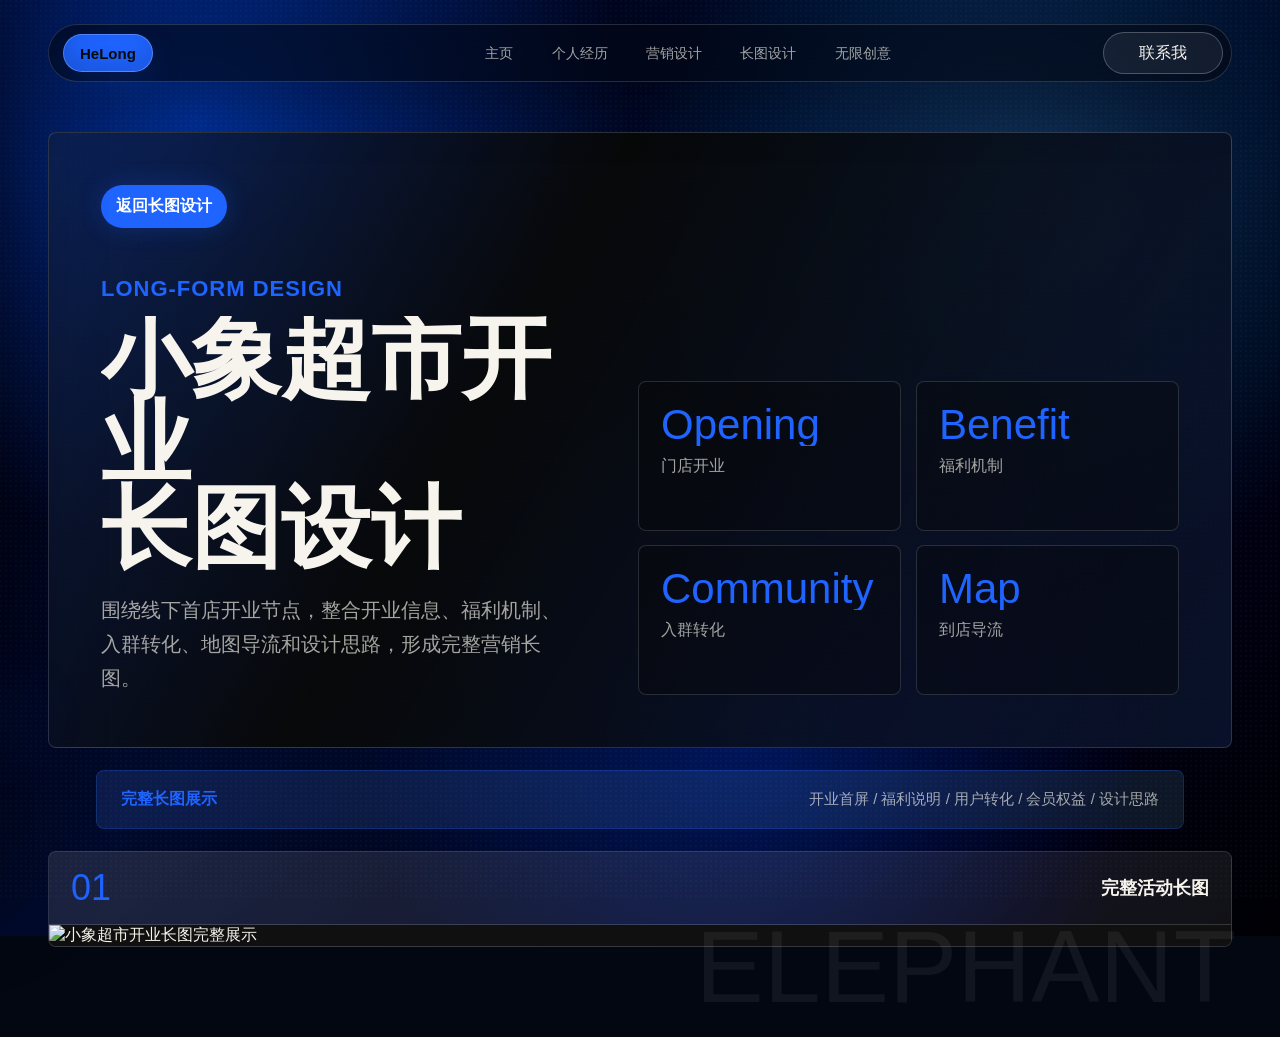
==== elephant-opening.html @ d18281a1 "Initial commit" ====
<!doctype html>
<html lang="zh-CN">
  <head>
    <meta charset="UTF-8" />
    <meta name="viewport" content="width=device-width, initial-scale=1.0" />
    <title>小象超市开业长图｜Lin Helong Portfolio</title>
    <link rel="stylesheet" href="styles.css?v=20260616-scroll-anchor-fix-1" />
  </head>
  <body class="detail-page elephant-case-page">
    <div class="cursor-glow" aria-hidden="true"></div>

    <header class="site-nav" aria-label="主导航">
      <a class="brand" href="index.html#home" aria-label="回到首页">
        <span class="brand-pill">
          <span class="brand-mark" aria-hidden="true">
            <svg viewBox="0 0 64 64" fill="none">
              <path class="dragon-shield" d="M10 16 22 8h28l6 12-7 23-17 13-17-13-5-27Z" />
              <path class="dragon-head" d="M20 36 34 15l17 7-11 3 9 7-15-2 3 12-10-9-7 3Z" />
              <path class="dragon-eye" d="M39 24h8l3 4-10-1-1-3Z" />
              <path class="dragon-flame" d="M13 22 8 33l5 12 4-12-4-11Z" />
            </svg>
          </span>
          <span class="brand-word">HeLong</span>
        </span>
      </a>
      <nav class="nav-links">
        <a class="roll-link" href="index.html#home"><span data-text="主页">主页</span></a>
        <a class="roll-link" href="index.html#experience"><span data-text="个人经历">个人经历</span></a>
        <a class="roll-link" href="index.html#marketing"><span data-text="营销设计">营销设计</span></a>
        <a class="roll-link" href="index.html#longform"><span data-text="长图设计">长图设计</span></a>
        <a class="roll-link" href="index.html#creative"><span data-text="无限创意">无限创意</span></a>
      </nav>
      <button class="contact-button" type="button" data-open-contact>联系我</button>
    </header>

    <main class="detail-main">
      <section class="detail-hero elephant-detail-hero">
        <a class="back-link" href="index.html#longform">返回长图设计</a>
        <p class="section-kicker">Long-form Design</p>
        <h1>小象超市开业<br />长图设计</h1>
        <p>围绕线下首店开业节点，整合开业信息、福利机制、入群转化、地图导流和设计思路，形成完整营销长图。</p>
        <div class="detail-stat-row">
          <span><strong>Opening</strong>门店开业</span>
          <span><strong>Benefit</strong>福利机制</span>
          <span><strong>Community</strong>入群转化</span>
          <span><strong>Map</strong>到店导流</span>
        </div>
      </section>

      <section class="case-brief-strip elephant-brief-strip">
        <p>完整长图展示</p>
        <span>开业首屏 / 福利说明 / 用户转化 / 会员权益 / 设计思路</span>
      </section>

      <section class="nike-page-stack longform-real-page-stack" aria-label="小象超市开业长图完整展示">
        <article class="nike-page-card longform-real-card elephant-long-card">
          <div class="nike-page-label"><span>01</span><strong>完整活动长图</strong></div>
          <img src="assets/longform-real/elephant-opening.png" alt="小象超市开业长图完整展示" loading="lazy" />
        </article>
      </section>
    </main>

    <dialog class="contact-dialog" aria-labelledby="contact-title">
      <button class="close-dialog" type="button" data-close-dialog aria-label="关闭">×</button>
      <p class="section-kicker">Contact</p>
      <h2 id="contact-title">联系合作</h2>
      <p>如果需要品牌视觉、AI 创意、营销设计或长图设计，可以通过下面方式联系我。</p>
      <div class="contact-layout">
        <div class="contact-list">
          <a class="contact-card" href="tel:18878556316" aria-label="拨打电话 18878556316">
            <span class="contact-card-icon" aria-hidden="true">
              <svg viewBox="0 0 24 24" fill="none"><path d="M6.6 3.8 9.4 3l2.1 5-1.6 1.1c.9 1.9 2.3 3.3 4.2 4.2l1.1-1.6 5 2.1-.8 2.8c-.4 1.3-1.7 2.1-3 1.8C10.8 17.3 6.7 13.2 5.6 7.6c-.3-1.3.5-2.6 1-3.8Z" stroke="currentColor" stroke-width="1.8" stroke-linecap="round" stroke-linejoin="round" /></svg>
            </span>
            <span><small>PHONE</small><strong>18878556316</strong></span>
          </a>
          <a class="contact-card" href="mailto:linhelong738@gmail.com" aria-label="发送邮件到 linhelong738@gmail.com">
            <span class="contact-card-icon" aria-hidden="true">
              <svg viewBox="0 0 24 24" fill="none"><path d="M4 6.5h16v11H4v-11Z" stroke="currentColor" stroke-width="1.8" stroke-linejoin="round" /><path d="m4.8 7.2 7.2 5.5 7.2-5.5" stroke="currentColor" stroke-width="1.8" stroke-linecap="round" stroke-linejoin="round" /></svg>
            </span>
            <span><small>EMAIL</small><strong>linhelong738@gmail.com</strong></span>
          </a>
        </div>
        <div class="wechat-card">
          <img src="assets/wechat-qr.jpg" alt="微信二维码" loading="lazy" />
          <span>微信扫码添加</span>
        </div>
      </div>
    </dialog>

    <script src="script.js?v=20260616-scroll-anchor-fix-1"></script>
  </body>
</html>
---- styles.css ----
﻿:root {
  --bg: #030712;
  --panel: rgba(10, 15, 28, 0.72);
  --panel-strong: #071021;
  --text: #f6f4ec;
  --muted: rgba(246, 244, 236, 0.66);
  --line: rgba(246, 244, 236, 0.16);
  --blue: #1f64ff;
  --blue-deep: #123aaf;
  --blue-hot: #3d8cff;
  --lime: var(--blue);
  --amber: #ffb84d;
  --cyan: #74c9ff;
  --radius: 8px;
  --max: 1700px;
}

* {
  box-sizing: border-box;
}

html {
  scroll-behavior: smooth;
  background: var(--bg);
}

body {
  position: relative;
  margin: 0;
  color: var(--text);
  background: var(--bg);
  font-family: "Microsoft YaHei UI", "Microsoft YaHei", sans-serif;
  letter-spacing: 0;
  overflow-x: hidden;
  isolation: isolate;
}

body::before,
body::after {
  content: "";
  position: fixed;
  inset: 0;
  pointer-events: none;
}

body::before {
  z-index: -2;
  background:
    radial-gradient(circle at 18% 16%, rgba(31, 100, 255, 0.46), transparent 31%),
    radial-gradient(circle at 78% 24%, rgba(116, 201, 255, 0.2), transparent 30%),
    radial-gradient(circle at 58% 78%, rgba(18, 58, 175, 0.38), transparent 36%),
    linear-gradient(135deg, #02050d 0%, #07132d 44%, #02040b 100%);
  filter: saturate(1.18) contrast(1.08);
  transform: scale(1.08);
  animation: grainient-drift 18s cubic-bezier(0.45, 0, 0.2, 1) infinite alternate;
}

body::after {
  z-index: -1;
  opacity: 0.14;
  mix-blend-mode: screen;
  background-image:
    linear-gradient(115deg, rgba(255, 255, 255, 0.05) 0 1px, transparent 1px 9px),
    radial-gradient(circle at 20% 20%, rgba(255, 255, 255, 0.16) 0 1px, transparent 1px);
  background-size: 180px 180px, 5px 5px;
}

@keyframes grainient-drift {
  0% {
    transform: scale(1.08) translate3d(-1.5%, -1%, 0) rotate(0.001deg);
  }

  100% {
    transform: scale(1.13) translate3d(1.6%, 1.2%, 0) rotate(0.001deg);
  }
}

.opening-curtain {
  position: fixed;
  inset: 0;
  z-index: 80;
  display: grid;
  place-items: center;
  overflow: hidden;
  color: rgba(246, 244, 236, 0.92);
  background:
    radial-gradient(circle at 28% 24%, rgba(61, 140, 255, 0.62), transparent 34%),
    linear-gradient(130deg, #02040b 0%, #10389f 48%, #02040b 100%);
  pointer-events: none;
}

.opening-curtain span {
  font-size: clamp(46px, 12vw, 190px);
  font-weight: 900;
  line-height: 0.82;
  text-transform: uppercase;
  letter-spacing: 0;
  transform: scaleX(0.72);
  opacity: 0.36;
}

button,
a {
  font: inherit;
}

a {
  color: inherit;
  text-decoration: none;
}

.cursor-glow {
  position: fixed;
  inset: auto auto 0 0;
  width: 180px;
  height: 180px;
  pointer-events: none;
  background: radial-gradient(circle, rgba(31, 100, 255, 0.12), transparent 64%);
  filter: blur(18px);
  transform: translate(-50%, -50%);
  z-index: 20;
  opacity: 0.46;
}

.site-nav {
  position: fixed;
  top: 24px;
  left: 50%;
  z-index: 30;
  width: min(calc(100% - 96px), var(--max));
  height: 58px;
  display: grid;
  grid-template-columns: 210px 1fr 120px;
  align-items: center;
  gap: 18px;
  padding: 7px 8px 7px 14px;
  border: 1px solid rgba(255, 255, 255, 0.15);
  border-radius: 999px;
  background: rgba(3, 7, 18, 0.62);
  backdrop-filter: blur(20px);
  transform: translateX(-50%);
  box-shadow: 0 18px 60px rgba(0, 0, 0, 0.28);
}

.brand,
.nav-links,
.contact-button,
.ghost-button,
.solid-button {
  display: inline-flex;
  align-items: center;
}

.brand {
  font-weight: 900;
}

.brand-pill {
  display: inline-flex;
  align-items: center;
  min-height: 38px;
  padding: 4px 16px;
  border: 1px solid rgba(255, 255, 255, 0.22);
  border-radius: 999px;
  color: #090b08;
  background: var(--lime);
  box-shadow: inset 0 -10px 22px rgba(7, 8, 6, 0.12), 0 12px 34px rgba(31, 100, 255, 0.14);
}

.brand-mark {
  display: none;
  width: 30px;
  height: 30px;
  place-items: center;
  border-radius: 50%;
  background: rgba(7, 8, 6, 0.1);
}

.brand-mark svg {
  width: 23px;
  height: 23px;
  display: block;
}

.brand-word {
  font-size: 15px;
  line-height: 1;
  letter-spacing: 0;
}

.brand-drawer-backdrop {
  position: fixed;
  inset: 0;
  z-index: 70;
  background: rgba(1, 3, 10, 0.48);
  opacity: 0;
  pointer-events: none;
  transition: opacity 0.34s ease;
}

.brand-drawer-backdrop.is-open {
  opacity: 1;
  pointer-events: auto;
}

.brand-drawer {
  position: fixed;
  top: 0;
  left: 0;
  z-index: 80;
  width: min(390px, calc(100vw - 34px));
  height: 100vh;
  padding: 28px;
  color: var(--text);
  background:
    radial-gradient(circle at 0 0, rgba(31, 100, 255, 0.34), transparent 42%),
    linear-gradient(180deg, rgba(6, 18, 46, 0.98), rgba(1, 4, 12, 0.98));
  border-right: 1px solid rgba(116, 201, 255, 0.28);
  box-shadow: 28px 0 80px rgba(0, 0, 0, 0.42);
  transform: translateX(-104%);
  transition: transform 0.48s cubic-bezier(0.16, 1, 0.3, 1);
}

.brand-drawer.is-open {
  transform: translateX(0);
}

.brand-drawer-close {
  position: absolute;
  top: 22px;
  right: 22px;
  display: grid;
  place-items: center;
  width: 34px;
  height: 34px;
  border: 1px solid rgba(246, 244, 236, 0.2);
  border-radius: 999px;
  color: #f8fbff;
  background: rgba(248, 251, 255, 0.06);
  cursor: pointer;
}

.brand-drawer-kicker {
  margin: 54px 0 16px;
  color: var(--blue);
  font-family: Impact, "Arial Black", sans-serif;
  font-size: 18px;
  text-transform: uppercase;
}

.brand-drawer h2 {
  margin: 0;
  font-family: Impact, "Arial Black", sans-serif;
  font-size: clamp(54px, 10vw, 82px);
  line-height: 0.92;
}

.brand-drawer-copy {
  margin: 22px 0 28px;
  color: rgba(246, 244, 236, 0.72);
  font-size: 16px;
  line-height: 1.8;
}

.brand-drawer-links {
  display: grid;
  gap: 10px;
}

.brand-drawer-links a,
.brand-drawer-links button {
  display: flex;
  justify-content: space-between;
  align-items: center;
  min-height: 52px;
  padding: 0 16px;
  border: 1px solid rgba(116, 201, 255, 0.28);
  border-radius: 8px;
  color: #f8fbff;
  background: rgba(248, 251, 255, 0.04);
  cursor: pointer;
}

.brand-drawer-links a:hover,
.brand-drawer-links button:hover {
  border-color: rgba(116, 201, 255, 0.76);
  background: rgba(31, 100, 255, 0.18);
}

.dragon-shield,
.dragon-head {
  fill: #090b08;
}

.dragon-eye,
.dragon-flame {
  fill: #d71920;
}

.nav-links {
  justify-content: center;
  gap: clamp(14px, 3vw, 52px);
  color: var(--muted);
  font-size: 14px;
}

.roll-link {
  height: 24px;
  overflow: hidden;
}

.roll-link span {
  position: relative;
  display: block;
  height: 24px;
  line-height: 24px;
  transition: transform 0.36s cubic-bezier(0.2, 0.9, 0.2, 1);
}

.roll-link span::after {
  content: attr(data-text);
  position: absolute;
  left: 0;
  top: 32px;
  color: var(--lime);
}

.roll-link:hover span {
  transform: translateY(-32px);
}

.contact-button,
.solid-button,
.ghost-button {
  justify-content: center;
  min-height: 42px;
  padding: 0 18px;
  border-radius: 999px;
  cursor: pointer;
  transition:
    color 0.34s cubic-bezier(0.2, 0.9, 0.2, 1),
    background 0.34s cubic-bezier(0.2, 0.9, 0.2, 1),
    border-color 0.34s cubic-bezier(0.2, 0.9, 0.2, 1),
    box-shadow 0.34s cubic-bezier(0.2, 0.9, 0.2, 1),
    transform 0.34s cubic-bezier(0.2, 0.9, 0.2, 1);
}

.contact-button,
.ghost-button {
  border: 1px solid rgba(255, 255, 255, 0.24);
  color: var(--text);
  background: rgba(255, 255, 255, 0.07);
}

.solid-button {
  border: 0;
  color: #f8fbff;
  background: var(--lime);
  font-weight: 800;
  text-shadow: none;
  box-shadow: 0 18px 42px rgba(31, 100, 255, 0.28);
}

.contact-button:hover,
.ghost-button:hover {
  border-color: rgba(61, 140, 255, 0.92);
  color: #f8fbff;
  background: var(--blue);
  box-shadow: 0 16px 44px rgba(31, 100, 255, 0.34);
  transform: translateY(-2px);
}

.solid-button:hover {
  color: var(--blue);
  background: #f8fbff;
  box-shadow: 0 16px 44px rgba(246, 244, 236, 0.22);
  transform: translateY(-2px);
}

.hero {
  position: relative;
  min-height: 100svh;
  overflow: hidden;
  isolation: isolate;
}

.hero-video,
.hero-shade {
  position: absolute;
  inset: 0;
  width: 100%;
  height: 100%;
}

.hero-video {
  object-fit: cover;
  z-index: -3;
  filter: saturate(0.92) contrast(1.04);
}

.hero-shade {
  z-index: -2;
  background:
    linear-gradient(90deg, rgba(0, 0, 0, 0.82) 0%, rgba(0, 0, 0, 0.18) 54%, rgba(0, 0, 0, 0.58) 100%),
    linear-gradient(180deg, rgba(0, 0, 0, 0.4) 0%, transparent 42%, rgba(7, 8, 6, 0.82) 100%);
}

.hero-inner {
  width: min(calc(100% - 96px), var(--max));
  min-height: 100svh;
  margin: 0 auto;
  padding-top: clamp(118px, 18vh, 190px);
  padding-bottom: 280px;
}

.eyebrow,
.section-kicker,
.panel-label {
  margin: 0 0 14px;
  color: var(--blue);
  font-family: Impact, "Arial Black", sans-serif;
  font-size: 13px;
  font-weight: 800;
  letter-spacing: 0.06em;
  text-transform: uppercase;
}

.hero-title {
  max-width: 940px;
  margin: 0;
  color: rgba(246, 244, 236, 0.95);
  font-family: Impact, "Arial Black", sans-serif;
  font-size: clamp(86px, 8.4vw, 168px);
  line-height: 0.96;
  letter-spacing: 0;
  text-shadow: none;
}

.hero-title span {
  color: var(--lime);
}

.hero-copy {
  max-width: 560px;
  margin: 28px 0 0;
  color: rgba(255, 255, 255, 0.88);
  font-size: 22px;
  line-height: 1.55;
  text-shadow: 0 12px 36px rgba(0, 0, 0, 0.9);
}

.hero-actions {
  display: flex;
  gap: 14px;
  margin-top: 34px;
}

.work-reel {
  position: absolute;
  left: 0;
  right: 0;
  bottom: clamp(28px, 5vh, 56px);
  overflow: visible;
  padding: 34px 0 10px;
  --reel-offset: 0px;
}

.reel-track {
  position: relative;
  left: 50%;
  display: flex;
  gap: 24px;
  width: max-content;
  transform: translateX(calc(-50% + var(--reel-offset)));
  transition: transform 0.55s cubic-bezier(0.2, 0.9, 0.2, 1);
  will-change: transform;
}

.reel-card {
  position: relative;
  flex: 0 0 auto;
  width: 178px;
  aspect-ratio: 1 / 1.06;
  border: 1px solid rgba(255, 255, 255, 0.18);
  border-radius: 22px;
  overflow: hidden;
  padding: 0;
  background: #151713;
  cursor: pointer;
  box-shadow: 0 28px 80px rgba(0, 0, 0, 0.34);
  transition:
    transform 0.38s cubic-bezier(0.2, 0.9, 0.2, 1),
    border-color 0.38s ease,
    box-shadow 0.38s ease,
    filter 0.38s ease;
  will-change: transform;
}

.reel-card:hover {
  z-index: 30;
  transform: translateY(-18px) scale(1.16);
  border-color: rgba(31, 100, 255, 0.72);
  box-shadow: 0 34px 100px rgba(0, 0, 0, 0.52), 0 0 0 8px rgba(31, 100, 255, 0.08);
  filter: saturate(1.08);
}

.reel-card img,
.project-card img,
.portrait img,
.portrait video,
.project-detail img {
  width: 100%;
  height: 100%;
  object-fit: cover;
  display: block;
}

.profile-video-shell {
  cursor: pointer;
}

.profile-hover-video {
  background: #f6f4ec;
  pointer-events: none;
}

.reel-card span {
  display: none;
}

.section {
  width: min(calc(100% - 96px), var(--max));
  margin: 0 auto;
  padding: 116px 0 40px;
  scroll-margin-top: 108px;
}

.section-head {
  display: grid;
  grid-template-columns: minmax(0, 1.02fr) minmax(360px, 0.72fr);
  grid-template-areas:
    "kicker copy"
    "title copy";
  column-gap: 72px;
  row-gap: 16px;
  align-items: end;
  margin-bottom: 42px;
}

.section-head .section-kicker {
  grid-area: kicker;
  margin-bottom: 0;
  font-size: clamp(22px, 1.55vw, 30px);
  line-height: 1;
  letter-spacing: 0.045em;
}

.section-head h2 {
  grid-area: title;
  margin: 0;
  font-size: clamp(58px, 5vw, 106px);
  line-height: 0.9;
  font-family: Impact, "Arial Black", sans-serif;
  text-align: left;
}

.section-head p:last-child {
  grid-area: copy;
  justify-self: end;
  max-width: 680px;
  margin: 0;
  color: var(--muted);
  font-size: 18px;
  line-height: 1.7;
}

.experience-grid {
  display: grid;
  grid-template-columns: 1.3fr 0.85fr 0.85fr;
  gap: 18px;
}

.profile-panel,
.info-panel {
  min-height: 430px;
  border: 1px solid var(--line);
  border-radius: var(--radius);
  background: linear-gradient(145deg, rgba(255, 255, 255, 0.08), rgba(255, 255, 255, 0.025));
  box-shadow: 0 28px 80px rgba(0, 0, 0, 0.22);
}

.profile-panel {
  display: grid;
  grid-template-columns: 0.9fr 1fr;
  gap: 24px;
  padding: 18px;
}

.portrait {
  min-height: 394px;
  border-radius: var(--radius);
  overflow: hidden;
}

.profile-panel > div:last-child,
.info-panel {
  padding: 28px;
}

.profile-panel h3,
.info-panel h3 {
  margin: 0 0 18px;
  font-size: 30px;
  line-height: 1.15;
}

.profile-panel h3 span {
  display: block;
  margin-top: 10px;
  color: var(--muted);
  font-family: "Microsoft YaHei UI", "Microsoft YaHei", sans-serif;
  font-size: 16px;
  line-height: 1.45;
}

.profile-panel p,
.info-panel li {
  color: var(--muted);
  line-height: 1.75;
}

.profile-facts {
  display: grid;
  gap: 10px;
  margin: 22px 0 2px;
}

.profile-facts div {
  padding: 13px 14px;
  border: 1px solid rgba(255, 255, 255, 0.14);
  border-radius: var(--radius);
  background: rgba(255, 255, 255, 0.045);
}

.profile-facts small {
  display: block;
  margin-bottom: 6px;
  color: var(--lime);
  font-size: 12px;
  font-weight: 900;
  text-transform: uppercase;
}

.profile-facts strong {
  display: block;
  color: var(--text);
  font-size: 15px;
  line-height: 1.42;
}

.profile-tags {
  display: flex;
  flex-wrap: wrap;
  gap: 10px;
  margin-top: 22px;
}

.profile-tags span {
  padding: 9px 12px;
  border: 1px solid rgba(255, 255, 255, 0.26);
  border-radius: 999px;
  color: var(--text);
  background: rgba(255, 255, 255, 0.035);
  font-size: 13px;
  line-height: 1;
}

.info-panel ul {
  display: grid;
  gap: 18px;
  margin: 26px 0 0;
  padding: 0;
  list-style: none;
}

.info-panel span {
  display: block;
  margin-bottom: 4px;
  color: var(--text);
  font-weight: 800;
}

.experience-grid-v2 {
  grid-template-columns: 1.18fr 0.78fr 0.78fr;
  align-items: stretch;
}

.experience-card {
  position: relative;
  display: flex;
  flex-direction: column;
  overflow: hidden;
}

.experience-grid-v2 .border-glow-card {
  --edge-proximity: 0;
  --cursor-angle: 45deg;
  --edge-sensitivity: 26;
  --color-sensitivity: 48;
  --glow-padding: 34px;
  --cone-spread: 24;
  position: relative;
  isolation: isolate;
  overflow: visible;
  transform: translate3d(0, 0, 0.01px);
}

.experience-grid-v2 .border-glow-card > :not(.border-glow-border):not(.border-glow-fill):not(.edge-light) {
  position: relative;
  z-index: 2;
}

.border-glow-border,
.border-glow-fill,
.edge-light {
  display: block;
  position: absolute;
  inset: 0;
  margin: 0;
  border-radius: inherit;
  color: inherit;
  font-weight: normal;
  pointer-events: none;
  opacity: 0;
  transition: opacity 0.32s ease-out;
}

.border-glow-border {
  z-index: 1;
  padding: 1px;
  background:
    conic-gradient(
      from var(--cursor-angle) at 50% 50%,
      transparent 0deg,
      transparent 42deg,
      rgba(31, 100, 255, 0.92) 72deg,
      rgba(123, 223, 255, 0.78) 104deg,
      transparent 146deg,
      transparent 360deg
    );
  -webkit-mask:
    linear-gradient(#000 0 0) content-box,
    linear-gradient(#000 0 0);
  -webkit-mask-composite: xor;
  mask-composite: exclude;
  opacity: calc((var(--edge-proximity) - var(--color-sensitivity)) / (100 - var(--color-sensitivity)));
}

.border-glow-fill {
  z-index: 0;
  background:
    radial-gradient(circle at var(--glow-x, 50%) var(--glow-y, 50%), rgba(31, 100, 255, 0.2), transparent 32%),
    radial-gradient(circle at 78% 8%, rgba(123, 223, 255, 0.14), transparent 34%),
    radial-gradient(circle at 12% 88%, rgba(31, 100, 255, 0.1), transparent 36%);
  mix-blend-mode: screen;
  opacity: calc(0.5 * (var(--edge-proximity) - var(--color-sensitivity)) / (100 - var(--color-sensitivity)));
}

.edge-light {
  inset: calc(var(--glow-padding) * -1);
  z-index: 1;
  mix-blend-mode: plus-lighter;
  opacity: calc((var(--edge-proximity) - var(--edge-sensitivity)) / (100 - var(--edge-sensitivity)));
  -webkit-mask-image:
    conic-gradient(from var(--cursor-angle) at 50% 50%, #000 3%, transparent 11%, transparent 89%, #000 97%);
  mask-image:
    conic-gradient(from var(--cursor-angle) at 50% 50%, #000 3%, transparent 11%, transparent 89%, #000 97%);
}

.edge-light::before {
  content: "";
  position: absolute;
  inset: var(--glow-padding);
  border-radius: inherit;
  box-shadow:
    0 0 2px rgba(31, 100, 255, 0.72),
    0 0 18px rgba(31, 100, 255, 0.32),
    0 0 42px rgba(123, 223, 255, 0.18);
}

.border-glow-card:not(:hover) .border-glow-border,
.border-glow-card:not(:hover) .border-glow-fill,
.border-glow-card:not(:hover) .edge-light {
  opacity: 0;
  transition-duration: 0.72s;
}

.experience-card p:not(.panel-label) {
  margin: 0;
  color: var(--muted);
  line-height: 1.72;
}

.summary-list {
  display: grid;
  gap: 14px;
  margin-top: 8px;
}

.summary-list div + div {
  padding-top: 14px;
  border-top: 1px dashed rgba(255, 255, 255, 0.24);
}

.summary-list strong,
.summary-list span {
  display: block;
}

.summary-list strong {
  color: var(--text);
  font-size: 17px;
  line-height: 1.32;
}

.summary-list span {
  margin-top: 7px;
  color: var(--muted);
  font-size: 14px;
  line-height: 1.45;
}

.metric-strip {
  display: grid;
  gap: 9px;
  margin: 24px 0 22px;
}

.metric-strip span {
  display: flex;
  align-items: baseline;
  justify-content: space-between;
  gap: 12px;
  padding: 10px 12px;
  border: 1px solid rgba(255, 255, 255, 0.12);
  border-radius: var(--radius);
  color: var(--muted);
  background: rgba(255, 255, 255, 0.045);
}

.metric-strip strong {
  color: var(--blue);
  font-family: Impact, "Arial Black", sans-serif;
  font-weight: 400;
  font-size: 21px;
  line-height: 1;
}

.experience-detail-button {
  align-self: flex-end;
  margin-top: auto;
}

.project-grid {
  position: relative;
  display: flex;
  gap: 24px;
  overflow-x: auto;
  overflow-y: hidden;
  margin: -10px 0 -22px;
  padding: 10px 2px 76px;
  scroll-snap-type: x proximity;
  scrollbar-width: none;
  cursor: grab;
  user-select: none;
  touch-action: pan-y;
  overscroll-behavior-inline: contain;
  scroll-behavior: smooth;
}

.gallery-scroll-shell {
  position: relative;
  isolation: isolate;
}

.gallery-scroll-shell::before,
.gallery-scroll-shell::after {
  display: none;
}

.gallery-scroll-shell::before {
  left: 0;
  background: linear-gradient(90deg, rgba(3, 7, 18, 0.46), transparent);
}

.gallery-scroll-shell::after {
  right: 0;
  background: linear-gradient(270deg, rgba(3, 7, 18, 0.58), transparent);
}

.gallery-control {
  position: absolute;
  left: 0;
  right: 0;
  bottom: 10px;
  z-index: 10;
  display: grid;
  grid-template-columns: minmax(180px, 1fr) auto auto;
  align-items: center;
  gap: 22px;
}

.gallery-nav {
  display: flex;
  gap: 10px;
}

.gallery-button {
  display: grid;
  place-items: center;
  width: 58px;
  height: 46px;
  border: 1px solid rgba(116, 201, 255, 0.36);
  border-radius: 8px;
  color: var(--text);
  background:
    linear-gradient(180deg, rgba(31, 100, 255, 0.22), rgba(3, 7, 18, 0.88)),
    rgba(2, 8, 24, 0.74);
  box-shadow: inset 0 0 0 1px rgba(246, 244, 236, 0.05), 0 10px 28px rgba(0, 0, 0, 0.24);
  cursor: pointer;
  font-size: 22px;
  line-height: 1;
  transition: border-color 0.22s ease, background 0.22s ease, color 0.22s ease, transform 0.22s ease, box-shadow 0.22s ease;
}

.gallery-button:hover {
  border-color: rgba(116, 201, 255, 0.9);
  color: #ffffff;
  background:
    linear-gradient(180deg, rgba(31, 100, 255, 0.98), rgba(18, 58, 175, 0.9)),
    rgba(2, 8, 24, 0.86);
  box-shadow: 0 0 0 1px rgba(116, 201, 255, 0.22), 0 14px 34px rgba(31, 100, 255, 0.22);
  transform: translateY(-3px);
}

.gallery-button:disabled {
  opacity: 0.32;
  cursor: default;
  transform: none;
}

.gallery-progress {
  position: relative;
  height: 4px;
  overflow: hidden;
  border-radius: 999px;
  background: linear-gradient(90deg, rgba(246, 244, 236, 0.08), rgba(246, 244, 236, 0.18), rgba(246, 244, 236, 0.08));
  pointer-events: none;
}

.gallery-progress::before {
  content: "";
  position: absolute;
  inset: -6px 0;
  background-image: repeating-linear-gradient(90deg, rgba(246, 244, 236, 0.28) 0 1px, transparent 1px 24px);
  opacity: 0.18;
}

.gallery-progress span {
  display: block;
  width: var(--gallery-progress-width, 34%);
  height: 100%;
  margin-left: var(--gallery-progress-left, 0%);
  border-radius: inherit;
  background: linear-gradient(90deg, rgba(31, 100, 255, 0.86), rgba(116, 201, 255, 1));
  box-shadow: 0 0 18px rgba(31, 100, 255, 0.36);
  transition: margin-left 0.28s cubic-bezier(0.2, 0.9, 0.2, 1), width 0.28s ease;
}

.gallery-index {
  display: inline-grid;
  grid-template-columns: auto 22px auto;
  align-items: center;
  gap: 8px;
  min-width: 86px;
  color: rgba(246, 244, 236, 0.78);
  font-family: Impact, "Arial Black", sans-serif;
  font-size: 18px;
  line-height: 1;
}

.gallery-index i {
  height: 1px;
  background: rgba(246, 244, 236, 0.28);
}

.gallery-current {
  color: var(--blue);
}

.project-grid.is-dragging {
  cursor: grabbing;
  scroll-snap-type: none;
}

.project-grid.is-hover-scrolling {
  scroll-snap-type: none;
}

.project-grid::-webkit-scrollbar {
  display: none;
}

.project-card {
  position: relative;
  flex: 0 0 calc((100% - 48px) / 3);
  min-width: min(390px, calc((100% - 48px) / 3));
  height: 470px;
  overflow: hidden;
  overflow: clip;
  border: 1px solid var(--line);
  border-radius: var(--radius);
  background: var(--panel-strong);
  cursor: pointer;
  scroll-snap-align: start;
  transition:
    border-color 0.38s cubic-bezier(0.2, 0.9, 0.2, 1),
    box-shadow 0.38s cubic-bezier(0.2, 0.9, 0.2, 1);
}

.project-card:hover {
  border-color: rgba(61, 140, 255, 0.86);
  box-shadow: none;
}

.project-grid.is-dragging .project-card {
  pointer-events: none;
}

#marketing .project-card {
  flex-basis: calc((100% - 48px) / 3);
  min-width: min(390px, calc((100% - 48px) / 3));
  height: auto;
  aspect-ratio: 4 / 3;
}

#creative .project-card {
  height: 470px;
}

#marketing .project-card-complete {
  flex-basis: calc((100% - 48px) / 3);
  min-width: min(390px, calc((100% - 48px) / 3));
}

.project-card-complete {
  background:
    radial-gradient(circle at 50% 20%, rgba(31, 100, 255, 0.18), transparent 38%),
    linear-gradient(135deg, #061a3f 0%, #020813 58%, #050604 100%);
}

.project-card-complete img {
  object-fit: cover;
  background: transparent;
  transform: none;
  transform-origin: center;
}

.project-card[data-project-id="valorant-event"] img,
.project-card[data-project-id="elephant-opening"] img,
.project-card[data-project-id="winter-camp"] img {
  object-position: top center;
}

.project-card[data-project-id="golden-spatula"] img,
.project-card[data-project-id="super-symbol"] img {
  object-position: center center;
}

.project-card[data-project-id="neo-myth"] img,
.project-card[data-project-id="venow-girl-group"] img,
.project-card[data-project-id="mayday-card"] img {
  transform: none;
  object-position: center center;
}

.project-card[data-project-id="neo-myth"]:hover img,
.project-card[data-project-id="venow-girl-group"]:hover img,
.project-card[data-project-id="mayday-card"]:hover img {
  transform: scale(1.035);
}

.project-card-complete::after {
  background: linear-gradient(180deg, transparent 52%, rgba(0, 0, 0, 0.86) 100%);
}

.tall-grid .project-card {
  height: 620px;
}

.project-card::after {
  content: "";
  position: absolute;
  inset: 0;
  border-radius: inherit;
  background: linear-gradient(180deg, transparent 36%, rgba(0, 0, 0, 0.82) 100%);
}

.project-card img {
  width: 100%;
  height: 100%;
  display: block;
  border-radius: inherit;
  object-fit: cover;
  object-position: center center;
  -webkit-user-drag: none;
  user-select: none;
  transition: transform 0.7s cubic-bezier(0.2, 0.9, 0.2, 1), filter 0.7s;
}

.project-card:hover img {
  transform: scale(1.035);
  filter: saturate(1.08);
}

.project-card-complete:hover img {
  transform: scale(1.035);
  filter: saturate(1.08) contrast(1.04);
}

.project-meta {
  position: absolute;
  left: 24px;
  right: 24px;
  bottom: 24px;
  z-index: 2;
}

.project-meta small {
  color: var(--lime);
  font-weight: 800;
  text-transform: uppercase;
}

.project-meta h3 {
  margin: 9px 0 0;
  color: var(--text);
  font-size: 30px;
  line-height: 1.12;
  text-shadow: 0 10px 30px rgba(0, 0, 0, 0.78);
}

.personal-bar {
  position: sticky;
  bottom: 18px;
  z-index: 25;
  display: grid;
  grid-template-columns: minmax(0, 1fr) auto;
  align-items: center;
  gap: 28px;
  width: min(calc(100% - 96px), var(--max));
  margin: 80px auto 24px;
  padding: 14px 20px;
  border: 1px solid rgba(255, 255, 255, 0.18);
  border-radius: 999px;
  background: rgba(10, 11, 9, 0.72);
  backdrop-filter: blur(20px);
  transform: translateY(120%);
  opacity: 0;
  transition: transform 0.45s ease, opacity 0.45s ease;
}

.personal-bar.is-visible {
  transform: translateY(0);
  opacity: 1;
}

.bar-identity,
.bar-contacts {
  display: flex;
  align-items: center;
}

.bar-identity {
  min-width: 0;
  gap: 16px;
}

.bar-identity span {
  color: var(--muted);
}

.bar-contacts {
  justify-content: flex-end;
  gap: 18px;
}

.bar-contacts a {
  display: inline-flex;
  align-items: center;
  gap: 9px;
  color: var(--muted);
  white-space: nowrap;
  transition: color 0.24s ease;
}

.bar-contacts a:hover {
  color: var(--text);
}

.contact-icon {
  display: inline-grid;
  width: 30px;
  height: 30px;
  place-items: center;
  flex: 0 0 auto;
  border: 1px solid rgba(116, 201, 255, 0.5);
  border-radius: 999px;
  color: #ffffff;
  background: var(--blue);
  box-shadow: 0 10px 22px rgba(31, 100, 255, 0.22);
}

.contact-icon svg {
  width: 17px;
  height: 17px;
}

dialog {
  width: min(760px, calc(100% - 40px));
  border: 1px solid rgba(255, 255, 255, 0.18);
  border-radius: var(--radius);
  padding: 34px;
  color: var(--text);
  background: rgba(12, 14, 12, 0.94);
  box-shadow: 0 40px 120px rgba(0, 0, 0, 0.58);
}

dialog::backdrop {
  background: rgba(0, 0, 0, 0.62);
  backdrop-filter: blur(8px);
}

.close-dialog {
  position: absolute;
  top: 16px;
  right: 16px;
  width: 38px;
  height: 38px;
  border: 1px solid var(--line);
  border-radius: 50%;
  color: var(--text);
  background: rgba(255, 255, 255, 0.08);
  cursor: pointer;
}

.contact-dialog h2,
.project-dialog h2 {
  margin: 0 0 14px;
  font-size: 48px;
  line-height: 1;
}

.contact-dialog p,
.project-dialog p {
  color: var(--muted);
  line-height: 1.7;
}

.contact-dialog .section-kicker,
.project-dialog .section-kicker {
  color: var(--blue);
}

.contact-list {
  display: grid;
  gap: 12px;
  min-width: 0;
}

.contact-layout {
  display: grid;
  grid-template-columns: minmax(0, 1fr) 190px;
  gap: 18px;
  align-items: stretch;
  margin-top: 26px;
}

.contact-card {
  display: flex;
  align-items: center;
  gap: 14px;
  min-height: 74px;
  padding: 14px 16px;
  border: 1px solid rgba(61, 140, 255, 0.62);
  border-radius: var(--radius);
  color: #f8fbff;
  background:
    linear-gradient(180deg, rgba(31, 100, 255, 0.12), rgba(31, 100, 255, 0.04)),
    rgba(248, 251, 255, 0.03);
  box-shadow: inset 0 0 0 1px rgba(248, 251, 255, 0.04);
  transition:
    transform 0.34s cubic-bezier(0.2, 0.9, 0.2, 1),
    box-shadow 0.34s cubic-bezier(0.2, 0.9, 0.2, 1),
    border-color 0.34s ease,
    background 0.34s ease;
}

.contact-card:hover {
  color: #f8fbff;
  border-color: rgba(116, 201, 255, 0.94);
  background:
    linear-gradient(180deg, rgba(31, 100, 255, 0.18), rgba(31, 100, 255, 0.07)),
    rgba(248, 251, 255, 0.05);
  box-shadow: inset 0 0 0 1px rgba(116, 201, 255, 0.12), 0 18px 42px rgba(31, 100, 255, 0.14);
  transform: translateY(-2px);
}

.contact-card-icon {
  display: grid;
  width: 30px;
  height: 30px;
  place-items: center;
  flex: 0 0 30px;
  border-radius: 999px;
  color: #ffffff;
  background: var(--blue);
  border: 1px solid rgba(116, 201, 255, 0.5);
  box-shadow: 0 10px 22px rgba(31, 100, 255, 0.22);
}

.contact-card-icon svg {
  width: 17px;
  height: 17px;
}

.contact-card small,
.contact-card strong {
  display: block;
}

.contact-card small {
  margin-bottom: 6px;
  color: var(--blue);
  font-family: Impact, "Arial Black", sans-serif;
  font-size: 12px;
  letter-spacing: 0.08em;
}

.contact-card strong {
  color: #f8fbff;
  font-size: 17px;
  line-height: 1.2;
  overflow-wrap: anywhere;
}

.wechat-card {
  display: grid;
  gap: 10px;
  align-content: center;
  justify-items: center;
  padding: 12px;
  border: 1px solid rgba(31, 100, 255, 0.34);
  border-radius: var(--radius);
  color: var(--text);
  background: rgba(31, 100, 255, 0.12);
  transition:
    transform 0.34s cubic-bezier(0.2, 0.8, 0.2, 1),
    border-color 0.34s ease,
    background 0.34s ease,
    box-shadow 0.34s ease;
}

.wechat-card:hover {
  transform: translateY(-2px);
  border-color: rgba(116, 201, 255, 0.9);
  background: linear-gradient(135deg, rgba(31, 100, 255, 0.18), rgba(116, 201, 255, 0.08));
  box-shadow: inset 0 0 0 1px rgba(116, 201, 255, 0.14), 0 18px 42px rgba(31, 100, 255, 0.14);
}

.wechat-card img {
  width: 142px;
  aspect-ratio: 1;
  object-fit: cover;
  border-radius: 10px;
  background: #fff;
  transition: transform 0.34s cubic-bezier(0.2, 0.8, 0.2, 1);
}

.wechat-card:hover img {
  transform: scale(1.025);
}

.wechat-card span {
  color: rgba(255, 255, 255, 0.78);
  font-size: 13px;
}

.project-dialog {
  width: min(1240px, calc(100% - 48px));
}

.experience-dialog {
  width: min(1280px, calc(100% - 48px));
}

.project-detail {
  display: grid;
  grid-template-columns: 1.1fr 0.8fr;
  gap: 30px;
  align-items: start;
}

.experience-detail-layout {
  display: grid;
  grid-template-columns: 0.82fr 1.18fr;
  gap: 28px;
}

.experience-detail-rail {
  min-height: 600px;
  padding: 30px;
  border: 1px solid var(--line);
  border-radius: var(--radius);
  background:
    linear-gradient(180deg, rgba(31, 100, 255, 0.12), transparent 42%),
    rgba(255, 255, 255, 0.045);
}

.experience-detail-rail h2 {
  margin: 0 0 20px;
  font-size: 58px;
  line-height: 0.96;
}

.experience-detail-rail p {
  color: var(--muted);
  line-height: 1.75;
}

.detail-metrics {
  display: grid;
  grid-template-columns: repeat(2, minmax(0, 1fr));
  gap: 12px;
  margin-top: 34px;
}

.detail-metric {
  min-height: 106px;
  padding: 18px;
  border: 1px solid rgba(255, 255, 255, 0.13);
  border-radius: var(--radius);
  background: rgba(7, 8, 6, 0.34);
}

.detail-metric strong {
  display: block;
  margin-bottom: 8px;
  color: var(--lime);
  font-size: 32px;
  line-height: 1;
}

.detail-metric span {
  color: var(--muted);
  font-size: 14px;
}

.detail-scope {
  grid-column: 1 / -1;
  display: flex;
  flex-wrap: wrap;
  align-content: flex-start;
  gap: 9px;
  min-height: 128px;
  padding: 18px;
  border: 1px dashed rgba(255, 255, 255, 0.2);
  border-radius: var(--radius);
  background: rgba(255, 255, 255, 0.035);
}

.detail-scope span {
  height: max-content;
  padding: 8px 10px;
  border: 1px solid rgba(255, 255, 255, 0.18);
  border-radius: 999px;
  color: var(--text);
  background: rgba(255, 255, 255, 0.055);
  font-size: 13px;
}

.detail-timeline {
  display: grid;
  gap: 14px;
}

.timeline-card {
  display: grid;
  grid-template-columns: 150px minmax(0, 1fr);
  gap: 24px;
  padding: 22px;
  border: 1px solid var(--line);
  border-radius: var(--radius);
  background: linear-gradient(135deg, rgba(255, 255, 255, 0.075), rgba(255, 255, 255, 0.03));
}

.timeline-year {
  color: var(--lime);
  font-size: 13px;
  font-weight: 900;
  text-transform: uppercase;
}

.timeline-card h3 {
  margin: 0 0 10px;
  font-size: 28px;
  line-height: 1.16;
}

.timeline-role {
  margin: 0 0 12px;
  color: var(--lime);
  font-size: 16px;
  font-weight: 900;
}

.timeline-card p {
  margin: 0;
  color: var(--muted);
  line-height: 1.72;
}

.timeline-points {
  display: flex;
  flex-wrap: wrap;
  gap: 8px;
  margin-top: 16px;
}

.timeline-points span {
  padding: 7px 10px;
  border-radius: 999px;
  color: var(--text);
  background: rgba(255, 255, 255, 0.075);
  font-size: 13px;
}

.timeline-detail-button {
  margin-top: 20px;
}

.detail-page {
  min-height: 100vh;
}

.detail-main {
  width: min(calc(100% - 96px), var(--max));
  margin: 0 auto;
  padding: 132px 0 90px;
}

.detail-hero {
  display: grid;
  grid-template-columns: minmax(0, 0.86fr) minmax(520px, 1fr);
  grid-template-areas:
    "back stats"
    "kicker stats"
    "title stats"
    "copy stats";
  gap: 14px 72px;
  align-items: end;
  min-height: 440px;
  padding: 52px;
  border: 1px solid var(--line);
  border-radius: var(--radius);
  background:
    radial-gradient(circle at 12% 18%, rgba(31, 100, 255, 0.13), transparent 34%),
    linear-gradient(135deg, rgba(255, 255, 255, 0.08), rgba(255, 255, 255, 0.025));
}

.back-link {
  grid-area: back;
  width: max-content;
  padding: 10px 14px;
  border: 1px solid rgba(31, 100, 255, 0.78);
  border-radius: 999px;
  color: #ffffff;
  background: var(--lime);
  font-weight: 900;
  box-shadow: 0 0 24px rgba(31, 100, 255, 0.24);
}

.back-link:hover {
  color: #ffffff;
  transform: translateY(-1px);
}

.detail-hero .section-kicker {
  grid-area: kicker;
  margin: 34px 0 0;
  font-size: 22px;
  letter-spacing: 0.045em;
}

.detail-hero h1 {
  grid-area: title;
  margin: 0;
  font-family: Impact, "Arial Black", sans-serif;
  font-size: clamp(82px, 7vw, 148px);
  line-height: 0.95;
  transform-origin: left bottom;
  animation: detailTitleReveal 0.92s cubic-bezier(0.16, 1, 0.3, 1) 0.18s both;
}

@keyframes detailTitleReveal {
  from {
    opacity: 0;
    clip-path: inset(0 100% 0 0);
    filter: blur(2px);
    transform: translate3d(-34px, 18px, 0) scaleX(0.92);
  }

  62% {
    opacity: 1;
    clip-path: inset(0 0 0 0);
  }

  to {
    opacity: 1;
    clip-path: inset(0 0 0 0);
    filter: blur(0);
    transform: translate3d(0, 0, 0) scaleX(1);
  }
}

.nowrap-detail-title span {
  white-space: nowrap;
}

.detail-hero h1 span {
  display: block;
}

.neo-detail-hero h1 span + span {
  margin-top: clamp(10px, 1.1vw, 18px);
}

.detail-hero > p:last-of-type {
  grid-area: copy;
  max-width: 680px;
  margin: 8px 0 0;
  color: var(--muted);
  font-size: 20px;
  line-height: 1.7;
}

.detail-stat-row {
  grid-area: stats;
  display: grid;
  grid-template-columns: repeat(2, minmax(0, 1fr));
  gap: 14px;
}

.detail-stat-row span {
  min-height: 150px;
  padding: 22px;
  border: 1px solid rgba(255, 255, 255, 0.14);
  border-radius: var(--radius);
  color: var(--muted);
  background: rgba(7, 8, 6, 0.34);
  opacity: 0;
  transform: translate3d(42px, 22px, 0) scale(0.96);
  animation: statCardIn 0.9s cubic-bezier(0.16, 1, 0.3, 1) forwards;
}

.detail-stat-row span:nth-child(1) {
  animation-delay: 0.1s;
}

.detail-stat-row span:nth-child(2) {
  animation-delay: 0.2s;
}

.detail-stat-row span:nth-child(3) {
  animation-delay: 0.3s;
}

.detail-stat-row span:nth-child(4) {
  animation-delay: 0.4s;
}

@keyframes statCardIn {
  from {
    opacity: 0;
    transform: translate3d(42px, 22px, 0) scale(0.96);
  }

  to {
    opacity: 1;
    transform: translate3d(0, 0, 0) scale(1);
  }
}

.detail-stat-row strong {
  display: block;
  margin-bottom: 10px;
  color: var(--lime);
  font-family: Impact, "Arial Black", sans-serif;
  font-size: 42px;
  font-weight: 400;
  line-height: 1;
}

.detail-stat-row strong.stat-value-enter,
.metric-strip strong.stat-value-enter {
  clip-path: inset(0 100% 0 0);
  opacity: 0;
  transform: translateY(18px) scaleX(0.92);
  transform-origin: left center;
  transition:
    clip-path 0.9s cubic-bezier(0.16, 1, 0.3, 1),
    opacity 0.65s ease,
    transform 0.9s cubic-bezier(0.16, 1, 0.3, 1);
}

.detail-stat-row strong.stat-value-enter.is-counted,
.metric-strip strong.stat-value-enter.is-counted {
  clip-path: inset(0 0 0 0);
  opacity: 1;
  transform: translateY(0) scaleX(1);
}

.resume-section {
  display: grid;
  gap: 20px;
  margin-top: 22px;
}

.resume-card {
  display: grid;
  grid-template-columns: 260px minmax(0, 1fr);
  gap: 30px;
  min-height: 520px;
  padding: 28px;
  border: 1px solid var(--line);
  border-radius: var(--radius);
  background: linear-gradient(145deg, rgba(255, 255, 255, 0.07), rgba(255, 255, 255, 0.025));
}

.resume-time {
  display: flex;
  flex-direction: column;
  justify-content: space-between;
  min-height: 100%;
  padding: 22px;
  border: 1px dashed rgba(255, 255, 255, 0.22);
  border-radius: var(--radius);
  color: var(--lime);
  background:
    linear-gradient(180deg, rgba(31, 100, 255, 0.1), transparent 44%),
    rgba(255, 255, 255, 0.04);
}

.resume-time span {
  font-size: 22px;
  font-weight: 900;
  line-height: 1.15;
}

.resume-time small {
  color: var(--muted);
  font-size: 15px;
  line-height: 1.5;
}

.city-card {
  position: relative;
  justify-content: flex-end;
  overflow: hidden;
  isolation: isolate;
  border-style: solid;
  background: rgba(7, 8, 6, 0.3);
}

.city-card img {
  position: absolute;
  inset: 0;
  z-index: -2;
  width: 100%;
  height: 100%;
  object-fit: cover;
  filter: saturate(0.88) contrast(1.05) brightness(0.66);
}

.city-card::after {
  content: "";
  position: absolute;
  inset: 0;
  z-index: -1;
  background:
    linear-gradient(180deg, rgba(7, 8, 6, 0.14), rgba(7, 8, 6, 0.5) 48%, rgba(7, 8, 6, 0.9)),
    radial-gradient(circle at 20% 16%, rgba(31, 100, 255, 0.32), transparent 44%);
}

.city-card span,
.city-card small {
  position: relative;
}

.city-card span {
  text-shadow: 0 10px 30px rgba(0, 0, 0, 0.78);
}

.city-card small {
  margin-top: 14px;
  color: rgba(246, 244, 236, 0.82);
  font-weight: 800;
}

.resume-body h2 {
  margin: 0;
  font-size: clamp(38px, 3.4vw, 66px);
  line-height: 0.98;
}

.resume-role {
  margin: 12px 0 0;
  color: var(--lime);
  font-size: 18px;
  font-weight: 900;
}

.resume-block-grid {
  display: grid;
  grid-template-columns: repeat(2, minmax(0, 1fr));
  gap: 14px;
  margin-top: 28px;
}

.resume-block-grid div {
  min-height: 190px;
  padding: 20px;
  border: 1px solid rgba(255, 255, 255, 0.13);
  border-radius: var(--radius);
  background: rgba(255, 255, 255, 0.045);
}

.resume-block-grid h3 {
  margin: 0 0 12px;
  color: var(--text);
  font-size: 22px;
  line-height: 1.18;
}

.resume-block-grid p {
  margin: 0;
  color: var(--muted);
  line-height: 1.72;
}

.result-band {
  display: flex;
  flex-wrap: wrap;
  gap: 10px;
  margin-top: 20px;
}

.result-band span {
  padding: 10px 13px;
  border: 1px solid rgba(31, 100, 255, 0.24);
  border-radius: 999px;
  color: var(--text);
  background: rgba(31, 100, 255, 0.08);
  font-size: 14px;
}

.nike-case-page,
.hema-case-page,
.neo-case-page,
.venow-case-page,
.mayday-case-page {
  background:
    radial-gradient(circle at 78% 18%, rgba(255, 255, 255, 0.08), transparent 28%),
    radial-gradient(circle at 16% 40%, rgba(31, 100, 255, 0.1), transparent 30%),
    linear-gradient(180deg, #050604 0%, #0a0b09 42%, #050604 100%);
}

.hema-case-page {
  background:
    radial-gradient(circle at 74% 16%, rgba(73, 165, 255, 0.22), transparent 30%),
    radial-gradient(circle at 15% 38%, rgba(31, 100, 255, 0.1), transparent 26%),
    linear-gradient(180deg, #061018 0%, #081822 44%, #050604 100%);
}

.neo-case-page {
  background:
    radial-gradient(circle at 74% 18%, rgba(146, 54, 255, 0.16), transparent 30%),
    radial-gradient(circle at 18% 40%, rgba(123, 223, 255, 0.1), transparent 28%),
    linear-gradient(180deg, #030303 0%, #08080b 45%, #040404 100%);
}

.venow-case-page {
  background:
    radial-gradient(circle at 74% 18%, rgba(166, 92, 255, 0.22), transparent 30%),
    radial-gradient(circle at 18% 42%, rgba(255, 120, 221, 0.13), transparent 28%),
    linear-gradient(180deg, #050408 0%, #120d18 45%, #050505 100%);
}

.mayday-case-page {
  background:
    radial-gradient(circle at 78% 18%, rgba(31, 100, 255, 0.16), transparent 30%),
    radial-gradient(circle at 18% 42%, rgba(255, 255, 255, 0.09), transparent 26%),
    linear-gradient(180deg, #050604 0%, #10130c 46%, #050604 100%);
}

.nike-detail-hero {
  position: relative;
  overflow: hidden;
  background:
    linear-gradient(90deg, rgba(5, 6, 4, 0.92), rgba(5, 6, 4, 0.62)),
    url("assets/nike/nike-cover.jpg") center / cover;
}

.hema-detail-hero {
  position: relative;
  overflow: hidden;
  background:
    linear-gradient(90deg, rgba(5, 12, 18, 0.92), rgba(5, 18, 28, 0.54)),
    url("assets/hema/hema-1.jpg") center / cover;
}

.neo-detail-hero {
  position: relative;
  overflow: hidden;
  background:
    linear-gradient(90deg, rgba(3, 3, 4, 0.94), rgba(3, 3, 4, 0.54)),
    url("assets/neo/neo-01.jpg") center / cover;
}

.venow-detail-hero {
  position: relative;
  overflow: hidden;
  background:
    linear-gradient(90deg, rgba(5, 4, 8, 0.92), rgba(24, 10, 36, 0.52)),
    url("assets/venow/venow-cover.jpg") center / cover;
}

.super-symbol-detail-hero {
  position: relative;
  overflow: hidden;
  background:
    linear-gradient(90deg, rgba(2, 8, 30, 0.94), rgba(3, 35, 120, 0.58)),
    url("assets/super-symbol/super-symbol-frame22.png") top center / cover;
}

.mayday-detail-hero {
  position: relative;
  overflow: hidden;
  background:
    linear-gradient(90deg, rgba(5, 6, 4, 0.92), rgba(12, 17, 8, 0.52)),
    url("assets/mayday-card/mayday-cover.jpg") center / cover;
}

.golden-spatula-detail-hero {
  position: relative;
  overflow: hidden;
  background:
    linear-gradient(90deg, rgba(58, 12, 6, 0.94), rgba(226, 82, 34, 0.5)),
    url("assets/golden-spatula/golden-spatula-cover.png") center / cover;
}

.mayday-detail-hero::after {
  content: "MAYDAY";
  position: absolute;
  right: 44px;
  bottom: 28px;
  color: rgba(255, 255, 255, 0.08);
  font-family: Impact, "Arial Black", sans-serif;
  font-size: clamp(86px, 10vw, 174px);
  line-height: 0.82;
  pointer-events: none;
}

.golden-spatula-detail-hero::after {
  content: "LUCKY GAME";
  position: absolute;
  right: 44px;
  bottom: 28px;
  color: rgba(255, 255, 255, 0.08);
  font-family: Impact, "Arial Black", sans-serif;
  font-size: clamp(76px, 8vw, 154px);
  line-height: 0.82;
  pointer-events: none;
}

.venow-detail-hero::after {
  content: "VENOW";
  position: absolute;
  right: 44px;
  bottom: 28px;
  color: rgba(255, 255, 255, 0.08);
  font-family: Impact, "Arial Black", sans-serif;
  font-size: clamp(86px, 10vw, 174px);
  line-height: 0.82;
  pointer-events: none;
}

.super-symbol-detail-hero::after {
  content: "SYMBOL";
  position: absolute;
  right: 44px;
  bottom: 28px;
  color: rgba(255, 255, 255, 0.08);
  font-family: Impact, "Arial Black", sans-serif;
  font-size: clamp(86px, 10vw, 174px);
  line-height: 0.82;
  pointer-events: none;
}

.neo-detail-hero::after {
  content: "NEO MYTH";
  position: absolute;
  right: 44px;
  bottom: 28px;
  color: rgba(255, 255, 255, 0.07);
  font-family: Impact, "Arial Black", sans-serif;
  font-size: clamp(76px, 8vw, 154px);
  line-height: 0.82;
  pointer-events: none;
}

.hema-detail-hero::after {
  content: "HEMA FRESH";
  position: absolute;
  right: 44px;
  bottom: 28px;
  color: rgba(255, 255, 255, 0.08);
  font-family: Impact, "Arial Black", sans-serif;
  font-size: clamp(72px, 8vw, 148px);
  line-height: 0.82;
  pointer-events: none;
}

.nike-detail-hero::after {
  content: "JUST DO IT";
  position: absolute;
  right: 48px;
  bottom: 28px;
  color: rgba(255, 255, 255, 0.06);
  font-family: Impact, "Arial Black", sans-serif;
  font-size: clamp(74px, 8vw, 160px);
  line-height: 0.8;
  pointer-events: none;
}

.valorant-detail-hero {
  background:
    linear-gradient(120deg, rgba(255, 42, 61, 0.16), rgba(7, 8, 6, 0.84) 38%, rgba(31, 100, 255, 0.06)),
    var(--panel);
}

.valorant-detail-hero::after {
  content: "VALORANT";
  position: absolute;
  right: 44px;
  bottom: 28px;
  color: rgba(255, 255, 255, 0.07);
  font-family: Impact, "Arial Black", sans-serif;
  font-size: clamp(72px, 8vw, 148px);
  line-height: 0.82;
  pointer-events: none;
}

.valorant-long-card img {
  width: min(100%, 760px);
  margin: 0 auto;
  display: block;
  object-fit: contain;
  background: #0b0b0b;
}

.case-brief-strip,
.valorant-brief-strip {
  width: min(calc(100% - 96px), var(--max));
  margin: 22px auto 18px;
  display: flex;
  align-items: center;
  justify-content: space-between;
  gap: 24px;
  padding: 18px 24px;
  border: 1px solid rgba(31, 100, 255, 0.26);
  border-radius: var(--radius);
  background:
    linear-gradient(90deg, rgba(31, 100, 255, 0.12), rgba(64, 190, 255, 0.08)),
    rgba(255, 255, 255, 0.035);
}

.valorant-brief-strip {
  border-color: rgba(255, 42, 61, 0.28);
  background:
    linear-gradient(90deg, rgba(255, 42, 61, 0.12), rgba(31, 100, 255, 0.06)),
    rgba(255, 255, 255, 0.035);
}

.case-brief-strip p,
.valorant-brief-strip p {
  margin: 0;
  color: var(--lime);
  font-weight: 900;
  text-transform: uppercase;
}

.case-brief-strip span,
.valorant-brief-strip span {
  color: var(--muted);
  font-size: 15px;
}

.valorant-page-stack {
  margin-top: 0;
}

.elephant-detail-hero {
  background:
    linear-gradient(120deg, rgba(31, 100, 255, 0.18), rgba(7, 8, 6, 0.84) 38%, rgba(31, 100, 255, 0.08)),
    var(--panel);
}

.winter-detail-hero {
  background:
    linear-gradient(120deg, rgba(62, 180, 255, 0.18), rgba(7, 8, 6, 0.84) 38%, rgba(255, 255, 255, 0.06)),
    var(--panel);
}

.elephant-detail-hero::after,
.winter-detail-hero::after {
  position: absolute;
  right: 44px;
  bottom: 28px;
  color: rgba(255, 255, 255, 0.06);
  font-family: Impact, "Arial Black", sans-serif;
  font-size: clamp(72px, 8vw, 148px);
  line-height: 0.82;
  pointer-events: none;
}

.elephant-detail-hero::after {
  content: "ELEPHANT";
}

.winter-detail-hero::after {
  content: "WINTER";
}

.longform-real-page-stack {
  margin-top: 0;
}

.longform-real-card img {
  width: min(100%, 820px);
  margin: 0 auto;
  display: block;
  object-fit: contain;
  background: #f5f7ed;
}

.nike-detail-hero > * {
  position: relative;
  z-index: 1;
}

.hema-detail-hero > * {
  position: relative;
  z-index: 1;
}

.neo-detail-hero > * {
  position: relative;
  z-index: 1;
}

.venow-detail-hero > * {
  position: relative;
  z-index: 1;
}

.super-symbol-detail-hero > * {
  position: relative;
  z-index: 1;
}

.valorant-detail-hero > * {
  position: relative;
  z-index: 1;
}

.golden-spatula-detail-hero > * {
  position: relative;
  z-index: 1;
}

.mayday-detail-hero > * {
  position: relative;
  z-index: 1;
}

.hema-overview .nike-copy-panel,
.hema-section-head {
  background:
    linear-gradient(145deg, rgba(65, 156, 255, 0.16), rgba(255, 255, 255, 0.026)),
    rgba(5, 13, 19, 0.62);
}

.neo-overview .nike-copy-panel,
.neo-section-head {
  background:
    linear-gradient(145deg, rgba(146, 54, 255, 0.14), rgba(255, 255, 255, 0.026)),
    rgba(10, 10, 12, 0.72);
}

.neo-overview .result-band span {
  border-color: rgba(146, 54, 255, 0.62);
  background: rgba(146, 54, 255, 0.12);
}

.neo-cover-figure img {
  object-fit: cover;
}

.venow-overview .nike-copy-panel,
.venow-section-head {
  background:
    linear-gradient(145deg, rgba(166, 92, 255, 0.16), rgba(255, 255, 255, 0.026)),
    rgba(12, 8, 16, 0.72);
}

.venow-overview .result-band span {
  border-color: rgba(166, 92, 255, 0.62);
  background: rgba(166, 92, 255, 0.12);
}

.venow-cover-figure img {
  object-fit: cover;
}

.single-long-showcase {
  display: grid;
  gap: 22px;
  margin-top: 22px;
}

.super-symbol-brief-strip {
  border-color: rgba(48, 130, 255, 0.42);
  background:
    linear-gradient(90deg, rgba(48, 130, 255, 0.2), rgba(31, 100, 255, 0.08)),
    rgba(255, 255, 255, 0.035);
}

.super-symbol-long-card {
  background:
    linear-gradient(180deg, rgba(19, 70, 210, 0.24), rgba(5, 6, 4, 0.7)),
    var(--panel);
}

.super-symbol-long-card img {
  width: min(100%, 760px);
  margin: 0 auto;
  display: block;
  background: #1244c8;
}

.golden-spatula-brief-strip {
  border-color: rgba(255, 128, 62, 0.44);
  background:
    linear-gradient(90deg, rgba(255, 98, 44, 0.2), rgba(255, 205, 91, 0.08)),
    rgba(255, 255, 255, 0.035);
}

.golden-spatula-long-card {
  background:
    linear-gradient(180deg, rgba(255, 90, 44, 0.18), rgba(5, 6, 4, 0.72)),
    var(--panel);
}

.golden-spatula-long-card img {
  width: min(100%, 780px);
  margin: 0 auto;
  display: block;
  background: #ef5f3e;
}

.mayday-overview .nike-copy-panel,
.mayday-section-head {
  background:
    linear-gradient(145deg, rgba(31, 100, 255, 0.13), rgba(255, 255, 255, 0.026)),
    rgba(12, 15, 10, 0.72);
}

.mayday-overview .result-band span {
  border-color: rgba(31, 100, 255, 0.58);
  background: rgba(31, 100, 255, 0.1);
}

.mayday-cover-figure img {
  object-fit: cover;
}

.hema-cover-figure img {
  object-fit: cover;
}

.hema-overview .result-band span {
  border-color: rgba(73, 165, 255, 0.62);
  background: rgba(73, 165, 255, 0.12);
  box-shadow: inset 0 0 0 1px rgba(255, 255, 255, 0.04);
}

.nike-overview {
  display: grid;
  grid-template-columns: minmax(0, 0.86fr) minmax(520px, 1fr);
  gap: 22px;
  margin-top: 22px;
}

.nike-copy-panel,
.nike-cover-figure,
.nike-page-card,
.nike-section-head {
  border: 1px solid var(--line);
  border-radius: var(--radius);
  background: linear-gradient(145deg, rgba(255, 255, 255, 0.07), rgba(255, 255, 255, 0.025));
}

.nike-copy-panel {
  display: flex;
  min-height: 460px;
  flex-direction: column;
  justify-content: flex-end;
  padding: 34px;
}

.nike-copy-panel h2,
.nike-section-head h2 {
  margin: 0;
  font-family: Impact, "Arial Black", sans-serif;
  font-size: clamp(44px, 4.6vw, 86px);
  line-height: 0.95;
}

.nike-copy-panel p:not(.panel-label),
.nike-section-head p:last-child {
  max-width: 760px;
  margin: 20px 0 0;
  color: var(--muted);
  font-size: 18px;
  line-height: 1.75;
}

.nike-cover-figure {
  min-height: 460px;
  margin: 0;
  overflow: hidden;
}

.nike-cover-figure img {
  width: 100%;
  height: 100%;
  object-fit: contain;
  background: #050604;
  filter: contrast(1.08) saturate(1.04);
}

.nike-section-head {
  display: grid;
  grid-template-columns: minmax(0, 0.72fr) minmax(420px, 0.7fr);
  grid-template-areas:
    "kicker copy"
    "title copy";
  gap: 14px 60px;
  align-items: end;
  margin-top: 70px;
  padding: 34px;
}

.nike-section-head .section-kicker {
  grid-area: kicker;
  margin: 0;
}

.nike-section-head h2 {
  grid-area: title;
}

.nike-section-head p:last-child {
  grid-area: copy;
}

.nike-page-stack {
  display: grid;
  margin-top: 22px;
  gap: 22px;
}

.nike-page-card {
  overflow: hidden;
}

.nike-page-label {
  display: flex;
  align-items: center;
  justify-content: space-between;
  gap: 18px;
  padding: 18px 22px;
  border-bottom: 1px solid var(--line);
  background: rgba(255, 255, 255, 0.045);
}

.nike-page-label span {
  color: var(--blue);
  font-family: Impact, "Arial Black", sans-serif;
  font-size: 36px;
  line-height: 1;
}

.nike-page-label strong {
  color: var(--text);
  font-size: 18px;
}

.nike-page-card img {
  display: block;
  width: 100%;
  height: auto;
  background: #101010;
}

.project-detail > div:last-child {
  display: flex;
  min-height: 100%;
  flex-direction: column;
}

.project-detail img {
  max-height: 72vh;
  border-radius: var(--radius);
  object-fit: contain;
  background: #050604;
}

dl {
  display: grid;
  gap: 14px;
  margin-top: 28px;
}

dt {
  color: var(--lime);
  font-size: 13px;
  font-weight: 800;
}

dd {
  margin: 5px 0 0;
  color: var(--text);
}

.detail-button {
  display: inline-flex;
  align-items: center;
  justify-content: center;
  gap: 10px;
  align-self: flex-end;
  margin-top: auto;
  min-height: 44px;
  line-height: 1;
  padding: 0 18px 0 12px;
  border: 1px solid rgba(255, 255, 255, 0.22);
  border-radius: 999px;
  color: var(--text);
  background: rgba(255, 255, 255, 0.08);
  backdrop-filter: blur(12px);
  cursor: pointer;
  transition:
    color 0.32s cubic-bezier(0.2, 0.9, 0.2, 1),
    border-color 0.32s cubic-bezier(0.2, 0.9, 0.2, 1),
    background 0.32s cubic-bezier(0.2, 0.9, 0.2, 1),
    box-shadow 0.32s cubic-bezier(0.2, 0.9, 0.2, 1),
    transform 0.32s cubic-bezier(0.2, 0.9, 0.2, 1);
}

.detail-button:hover {
  border-color: rgba(61, 140, 255, 0.92);
  color: #f8fbff;
  background: var(--blue);
  box-shadow: 0 16px 42px rgba(31, 100, 255, 0.3);
  transform: translateY(-2px);
}

.detail-button:hover .detail-icon {
  color: var(--blue);
  background: #f8fbff;
}

.detail-icon {
  position: relative;
  display: inline-block;
  width: 28px;
  height: 28px;
  flex: 0 0 28px;
  border-radius: 999px;
  color: #090b08;
  background: var(--lime);
  box-shadow: 0 0 18px rgba(31, 100, 255, 0.28);
}

.detail-icon svg {
  position: absolute;
  left: 50%;
  top: 50%;
  width: 15px;
  height: 15px;
  display: block;
  flex: 0 0 auto;
  margin: 0;
  transform: translate(-50%, -50%);
}

.reveal {
  opacity: 0;
  transform: translateY(34px);
  transition: opacity 0.75s ease, transform 0.75s cubic-bezier(0.2, 0.9, 0.2, 1);
}

.reveal.is-visible {
  opacity: 1;
  transform: translateY(0);
}

.page-transition-layer {
  position: fixed;
  inset: 0;
  z-index: 9999;
  pointer-events: none;
  background:
    radial-gradient(circle at 18% 50%, rgba(123, 223, 255, 0.18), transparent 34%),
    linear-gradient(100deg, #1f64ff 0%, #0835af 48%, #020716 100%);
  transform: translateX(-105%) skewX(-7deg);
  transform-origin: left center;
  opacity: 0;
}

.page-transition-layer.is-entering {
  opacity: 1;
  animation: pageReveal 0.72s cubic-bezier(0.16, 1, 0.3, 1) forwards;
}

.page-transition-layer.is-leaving {
  opacity: 1;
  animation: pageCover 0.62s cubic-bezier(0.76, 0, 0.24, 1) forwards;
}

@keyframes pageCover {
  from {
    transform: translateX(-105%) skewX(-7deg);
  }

  to {
    transform: translateX(0%) skewX(0deg);
  }
}

@keyframes pageReveal {
  from {
    transform: translateX(0%) skewX(0deg);
  }

  to {
    transform: translateX(105%) skewX(-7deg);
  }
}

.motion-ready .reveal {
  opacity: 1;
  transform: none;
  transition: none;
}

.motion-ready .project-card {
  transition:
    border-color 0.38s cubic-bezier(0.2, 0.9, 0.2, 1),
    box-shadow 0.38s cubic-bezier(0.2, 0.9, 0.2, 1);
}

.motion-ready .project-card img {
  transition: transform 0.7s cubic-bezier(0.2, 0.9, 0.2, 1), filter 0.7s;
}

.motion-ready .project-card:hover img {
  transform: scale(1.035);
}

.motion-ready .project-card-complete img {
  transform: none;
}

.motion-ready .project-card-complete:hover img {
  transform: scale(1.035);
}

.motion-ready .project-card[data-project-id="neo-myth"] img,
.motion-ready .project-card[data-project-id="venow-girl-group"] img,
.motion-ready .project-card[data-project-id="mayday-card"] img {
  transform: none;
}

.motion-ready .project-card[data-project-id="neo-myth"]:hover img,
.motion-ready .project-card[data-project-id="venow-girl-group"]:hover img,
.motion-ready .project-card[data-project-id="mayday-card"]:hover img {
  transform: scale(1.035);
}

.motion-ready .reel-card {
  transition:
    transform 0.38s cubic-bezier(0.2, 0.9, 0.2, 1),
    border-color 0.38s ease,
    box-shadow 0.38s ease,
    filter 0.38s ease;
}

.motion-ready .reel-card:hover {
  transform: translateY(-18px) scale(1.16);
}

.hero-title,
.section-head,
.project-card,
.profile-panel,
.info-panel,
.project-card img,
.portrait img,
.portrait video,
.reel-card {
  will-change: transform, opacity, clip-path;
}

@media (prefers-reduced-motion: reduce) {
  *,
  *::before,
  *::after {
    animation-duration: 0.001ms !important;
    animation-iteration-count: 1 !important;
    scroll-behavior: auto !important;
    transition-duration: 0.001ms !important;
  }

  .opening-curtain {
    display: none;
  }

  .reveal {
    opacity: 1;
    transform: none;
  }

  .detail-stat-row span,
  .page-transition-layer {
    animation: none !important;
    opacity: 1;
    transform: none;
  }
}

@media (max-width: 1000px) {
  .contact-layout {
    grid-template-columns: 1fr;
  }

  .wechat-card {
    justify-items: start;
  }

  .wechat-card img {
    width: 164px;
  }

  .site-nav {
    grid-template-columns: 1fr auto;
    height: auto;
    width: min(calc(100% - 36px), var(--max));
    border-radius: 24px;
    row-gap: 4px;
  }

  .nav-links {
    grid-column: 1 / -1;
    order: 3;
    flex-wrap: wrap;
    justify-content: flex-start;
    padding: 8px;
  }

  .hero-inner,
  .section,
  .personal-bar,
  .detail-main {
    width: min(calc(100% - 36px), var(--max));
  }

  .hero-title {
    font-size: 72px;
  }

  .section-head,
  .experience-grid,
  .profile-panel,
  .nike-overview,
  .nike-section-head,
  .project-grid,
  .project-detail,
  .experience-detail-layout,
  .timeline-card,
  .detail-hero,
  .resume-card,
  .resume-block-grid {
    grid-template-columns: 1fr;
  }

  .detail-hero {
    grid-template-areas:
      "back"
      "kicker"
      "title"
      "copy"
      "stats";
    min-height: auto;
    padding: 28px;
  }

  .detail-stat-row {
    grid-template-columns: 1fr;
  }

  .nike-section-head {
    grid-template-areas:
      "kicker"
      "title"
      "copy";
  }

  .project-card {
    flex-basis: min(82vw, 420px);
    min-width: min(82vw, 420px);
  }

  #marketing .project-card,
  #marketing .project-card-complete {
    flex-basis: min(82vw, 420px);
    min-width: min(82vw, 420px);
  }

  .experience-detail-rail {
    min-height: auto;
  }

  .section-head {
    grid-template-areas:
      "kicker"
      "title"
      "copy";
    row-gap: 14px;
  }

  .section-head p:last-child {
    justify-self: start;
  }

  .personal-bar {
    align-items: flex-start;
    border-radius: 22px;
    grid-template-columns: 1fr;
  }

  .bar-identity,
  .bar-contacts {
    width: 100%;
    flex-wrap: wrap;
    justify-content: flex-start;
  }
}

@media (max-width: 640px) {
  .site-nav {
    top: 14px;
    width: min(calc(100% - 28px), var(--max));
    padding: 7px 10px 8px;
    border-radius: 22px;
    background: rgba(13, 15, 13, 0.68);
  }

  .brand-pill {
    min-height: 36px;
    padding-right: 12px;
  }

  .contact-button {
    min-height: 36px;
    padding: 0 16px;
  }

  .nav-links {
    flex-wrap: nowrap;
    justify-content: flex-start;
    gap: 18px;
    overflow-x: auto;
    padding: 4px 2px 2px;
    font-size: 13px;
    scrollbar-width: none;
  }

  .nav-links::-webkit-scrollbar {
    display: none;
  }

  .hero {
    min-height: 100svh;
  }

  .hero-inner {
    width: min(calc(100% - 36px), var(--max));
    min-height: 100svh;
    padding-top: clamp(150px, 21vh, 190px);
    padding-bottom: 230px;
  }

  .eyebrow {
    max-width: 260px;
    font-size: 12px;
    line-height: 1.25;
  }

  .hero-title {
    max-width: 360px;
    font-size: clamp(54px, 15vw, 72px);
    line-height: 0.94;
  }

  .hero-copy {
    max-width: 320px;
    margin-top: 20px;
    font-size: 18px;
    line-height: 1.55;
  }

  .hero-actions {
    flex-wrap: wrap;
    gap: 10px;
    margin-top: 24px;
  }

  .ghost-button,
  .solid-button {
    min-height: 38px;
    padding: 0 15px;
    font-size: 14px;
  }

  .work-reel {
    bottom: 20px;
    padding-top: 20px;
  }

  .reel-track {
    gap: 14px;
  }

  .reel-card {
    width: clamp(118px, 35vw, 150px);
    border-radius: 18px;
  }

  .section {
    padding-top: 84px;
  }
}
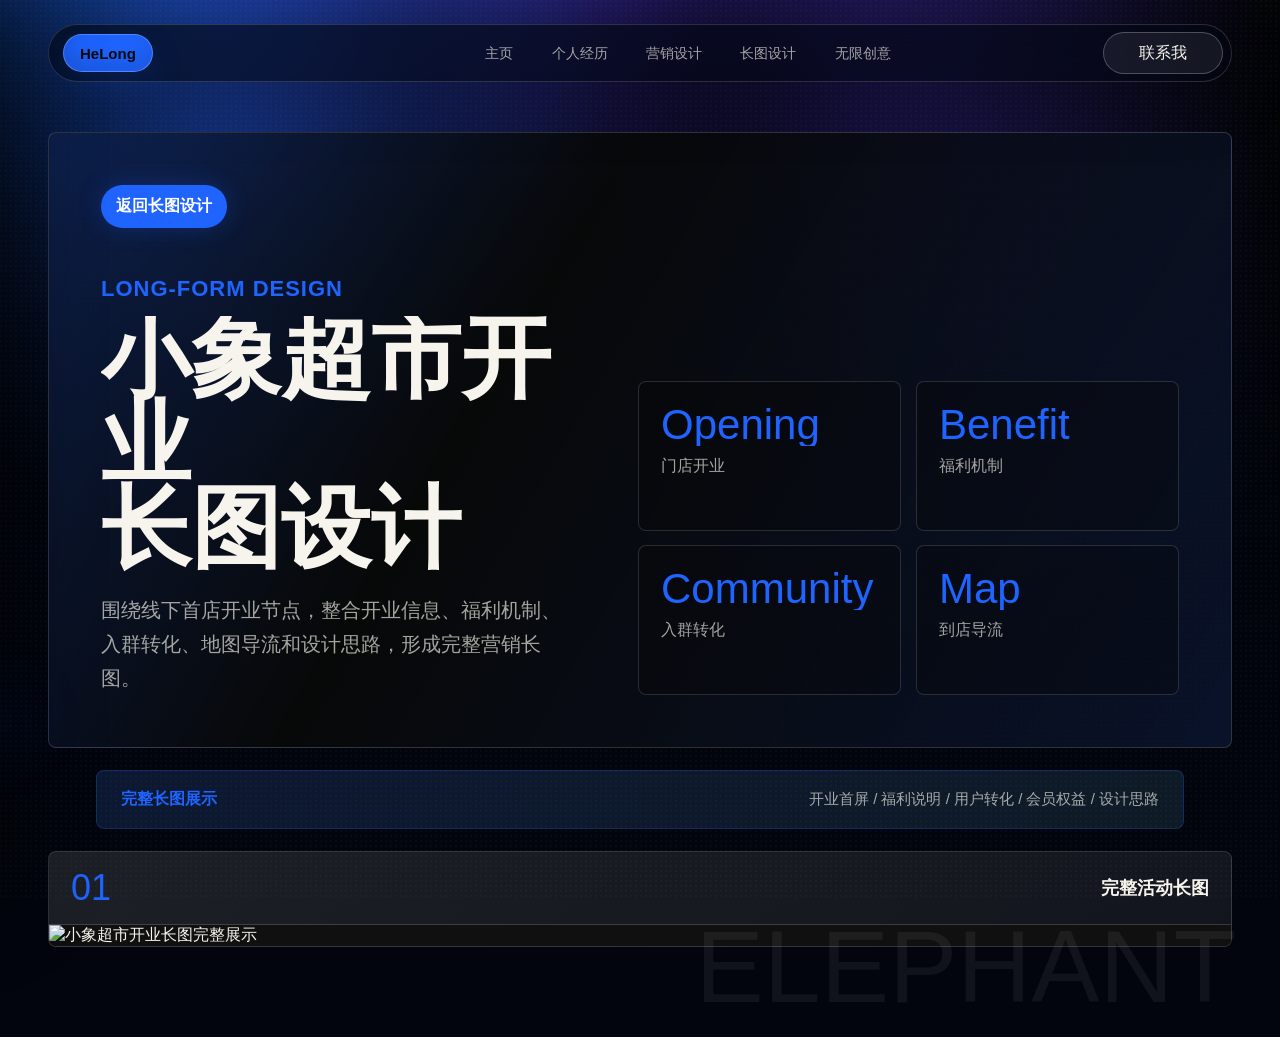
==== commit 1c765571: "Add aurora background" ====
--- a/elephant-opening.html
+++ b/elephant-opening.html
@@ -4,7 +4,7 @@
     <meta charset="UTF-8" />
     <meta name="viewport" content="width=device-width, initial-scale=1.0" />
     <title>小象超市开业长图｜Lin Helong Portfolio</title>
-    <link rel="stylesheet" href="styles.css?v=20260616-scroll-anchor-fix-1" />
+    <link rel="stylesheet" href="styles.css?v=20260617-aurora-1" />
   </head>
   <body class="detail-page elephant-case-page">
     <div class="cursor-glow" aria-hidden="true"></div>
@@ -87,7 +87,8 @@
       </div>
     </dialog>
 
-    <script src="script.js?v=20260616-scroll-anchor-fix-1"></script>
+    <script src="aurora-background.js?v=20260617-aurora-1"></script>
+    <script src="script.js?v=20260617-aurora-1"></script>
   </body>
 </html>
 
--- a/styles.css
+++ b/styles.css
@@ -28,11 +28,26 @@
   position: relative;
   margin: 0;
   color: var(--text);
-  background: var(--bg);
+  background: #02050d;
   font-family: "Microsoft YaHei UI", "Microsoft YaHei", sans-serif;
   letter-spacing: 0;
   overflow-x: hidden;
   isolation: isolate;
+}
+
+.aurora-container {
+  position: fixed;
+  inset: 0;
+  z-index: -3;
+  overflow: hidden;
+  pointer-events: none;
+  background: #02050d;
+}
+
+.aurora-container canvas {
+  width: 100%;
+  height: 100%;
+  display: block;
 }
 
 body::before,
@@ -46,13 +61,9 @@
 body::before {
   z-index: -2;
   background:
-    radial-gradient(circle at 18% 16%, rgba(31, 100, 255, 0.46), transparent 31%),
-    radial-gradient(circle at 78% 24%, rgba(116, 201, 255, 0.2), transparent 30%),
-    radial-gradient(circle at 58% 78%, rgba(18, 58, 175, 0.38), transparent 36%),
-    linear-gradient(135deg, #02050d 0%, #07132d 44%, #02040b 100%);
-  filter: saturate(1.18) contrast(1.08);
-  transform: scale(1.08);
-  animation: grainient-drift 18s cubic-bezier(0.45, 0, 0.2, 1) infinite alternate;
+    radial-gradient(circle at 18% 16%, rgba(31, 100, 255, 0.22), transparent 30%),
+    radial-gradient(circle at 72% 32%, rgba(67, 47, 187, 0.16), transparent 34%),
+    linear-gradient(180deg, rgba(2, 5, 13, 0.18), rgba(2, 5, 13, 0.82) 78%, #02050d 100%);
 }
 
 body::after {
@@ -1950,7 +1961,7 @@
   overflow: hidden;
   background:
     linear-gradient(90deg, rgba(2, 8, 30, 0.94), rgba(3, 35, 120, 0.58)),
-    url("assets/super-symbol/super-symbol-frame22.png") top center / cover;
+    url("assets/super-symbol/super-symbol-frame22-part1.webp") top center / cover;
 }
 
 .mayday-detail-hero {
@@ -1966,7 +1977,7 @@
   overflow: hidden;
   background:
     linear-gradient(90deg, rgba(58, 12, 6, 0.94), rgba(226, 82, 34, 0.5)),
-    url("assets/golden-spatula/golden-spatula-cover.png") center / cover;
+    url("assets/golden-spatula/golden-spatula-cover-deploy.webp") center / cover;
 }
 
 .mayday-detail-hero::after {
@@ -2789,31 +2800,48 @@
 }
 
 @media (max-width: 640px) {
+  html {
+    scroll-padding-top: 210px;
+    width: 100%;
+    max-width: 100%;
+    overflow-x: hidden;
+    overscroll-behavior-x: none;
+  }
+
+  body {
+    width: 100%;
+    max-width: 100%;
+    overflow-x: hidden;
+    overscroll-behavior-x: none;
+  }
+
   .site-nav {
     top: 14px;
     width: min(calc(100% - 28px), var(--max));
-    padding: 7px 10px 8px;
-    border-radius: 22px;
+    padding: 8px 10px 10px;
+    border-radius: 20px;
     background: rgba(13, 15, 13, 0.68);
   }
 
   .brand-pill {
-    min-height: 36px;
-    padding-right: 12px;
+    min-height: 34px;
+    padding: 0 14px;
+    font-size: 15px;
   }
 
   .contact-button {
-    min-height: 36px;
-    padding: 0 16px;
+    min-height: 34px;
+    padding: 0 14px;
+    font-size: 14px;
   }
 
   .nav-links {
     flex-wrap: nowrap;
     justify-content: flex-start;
-    gap: 18px;
+    gap: 14px;
     overflow-x: auto;
     padding: 4px 2px 2px;
-    font-size: 13px;
+    font-size: 12px;
     scrollbar-width: none;
   }
 
@@ -2828,7 +2856,7 @@
   .hero-inner {
     width: min(calc(100% - 36px), var(--max));
     min-height: 100svh;
-    padding-top: clamp(150px, 21vh, 190px);
+    padding-top: clamp(138px, 18vh, 176px);
     padding-bottom: 230px;
   }
 
@@ -2866,20 +2894,187 @@
 
   .work-reel {
     bottom: 20px;
+    overflow: hidden;
     padding-top: 20px;
   }
 
   .reel-track {
+    left: 0;
     gap: 14px;
+    width: 100%;
+    padding: 0 18px;
+    overflow-x: auto;
+    scroll-snap-type: x proximity;
+    transform: none;
+    scrollbar-width: none;
+  }
+
+  .reel-track::-webkit-scrollbar {
+    display: none;
   }
 
   .reel-card {
     width: clamp(118px, 35vw, 150px);
     border-radius: 18px;
+    scroll-snap-align: start;
   }
 
   .section {
-    padding-top: 84px;
-  }
-}
-
+    padding-top: 96px;
+    scroll-margin-top: 210px;
+  }
+
+  .section-head {
+    margin-bottom: 30px;
+  }
+
+  .section-head .section-kicker {
+    font-size: 18px;
+  }
+
+  .section-head h2 {
+    font-size: clamp(46px, 13vw, 58px);
+    line-height: 0.98;
+  }
+
+  .section-head p:last-child {
+    font-size: 16px;
+    line-height: 1.62;
+  }
+
+  .project-grid {
+    gap: 12px;
+    margin-right: 0;
+    padding: 8px 0 48px;
+    scroll-padding-left: 0;
+    scroll-snap-type: x mandatory;
+    scroll-behavior: smooth;
+    touch-action: pan-x pan-y;
+    -webkit-overflow-scrolling: touch;
+  }
+
+  .project-card,
+  #marketing .project-card,
+  #marketing .project-card-complete {
+    flex-basis: 100%;
+    min-width: 100%;
+    max-width: 100%;
+    scroll-snap-align: start;
+    scroll-snap-stop: always;
+  }
+
+  .project-card {
+    height: auto;
+    aspect-ratio: 4 / 3;
+  }
+
+  .tall-grid .project-card,
+  #creative .project-card {
+    height: auto;
+    aspect-ratio: 3 / 4;
+  }
+
+  .project-meta {
+    left: 18px;
+    right: 18px;
+    bottom: 18px;
+  }
+
+  .project-meta h3 {
+    font-size: clamp(30px, 10vw, 44px);
+    line-height: 1.05;
+  }
+
+  .gallery-control {
+    grid-template-columns: minmax(0, 1fr) auto;
+    gap: 10px;
+    bottom: 10px;
+  }
+
+  .gallery-nav {
+    display: none;
+  }
+
+  .gallery-index {
+    min-width: 66px;
+    grid-template-columns: auto 16px auto;
+    font-size: 16px;
+  }
+
+  .detail-main {
+    width: min(calc(100% - 32px), var(--max));
+    padding-top: 154px;
+    padding-bottom: 64px;
+  }
+
+  .detail-hero {
+    min-height: auto;
+    gap: 10px;
+    padding: 20px 20px 22px;
+    border-radius: 8px;
+  }
+
+  .back-link {
+    padding: 9px 14px;
+    font-size: 15px;
+  }
+
+  .detail-hero .section-kicker {
+    margin-top: 18px;
+    font-size: 16px;
+  }
+
+  .detail-hero h1 {
+    font-size: clamp(46px, 14vw, 64px);
+    line-height: 1.04;
+  }
+
+  .nowrap-detail-title span {
+    white-space: normal;
+  }
+
+  .detail-hero > p:last-of-type {
+    font-size: 16px;
+    line-height: 1.58;
+  }
+
+  .detail-stat-row {
+    gap: 10px;
+  }
+
+  .detail-stat-row span {
+    min-height: 92px;
+    padding: 16px;
+  }
+
+  .detail-stat-row strong {
+    margin-bottom: 8px;
+    font-size: 30px;
+  }
+
+  .nike-section-head {
+    padding: 24px 22px;
+  }
+
+  .nike-copy-panel,
+  .nike-cover-figure {
+    min-height: auto;
+  }
+
+  .nike-copy-panel {
+    padding: 24px 22px;
+  }
+
+  .nike-copy-panel h2,
+  .nike-section-head h2 {
+    font-size: clamp(40px, 12vw, 58px);
+    line-height: 1;
+  }
+
+  .nike-copy-panel p:not(.panel-label),
+  .nike-section-head p:last-child {
+    font-size: 16px;
+    line-height: 1.62;
+  }
+}
+
